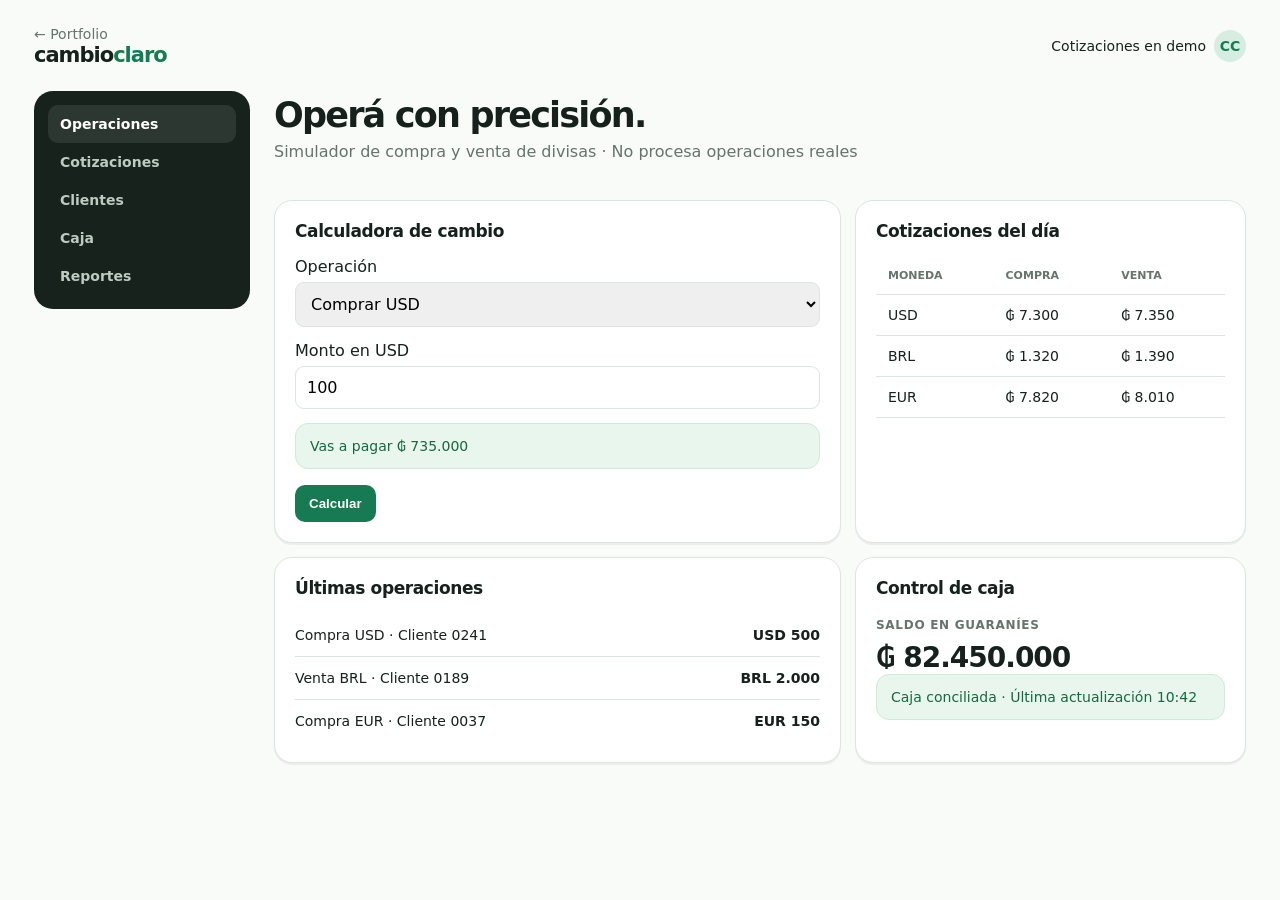
==== demos/casa-cambios/index.html @ 48cfdf43 "Agrega demo interactiva: casa-cambios" ====
<!doctype html><html lang="es"><head><meta charset="utf-8"><meta name="viewport" content="width=device-width,initial-scale=1"><title>Cambio Claro Demo</title><link rel="stylesheet" href="../styles.css"></head><body><main class="app"><header class="top"><div><a class="back" href="../../">← Portfolio</a><div class="brand">cambio<i>claro</i></div></div><div class="user"><span>Cotizaciones en demo</span><span class="avatar">CC</span></div></header><div class="layout"><aside class="sidebar"><a class="active">Operaciones</a><a>Cotizaciones</a><a>Clientes</a><a>Caja</a><a>Reportes</a></aside><section class="content"><div class="split"><div><h1>Operá con precisión.</h1><p class="subtitle">Simulador de compra y venta de divisas · No procesa operaciones reales</p></div></div><div class="two"><article class="card"><h2>Calculadora de cambio</h2><label>Operación<select id="type"><option value="buy">Comprar USD</option><option value="sell">Vender USD</option></select></label><label>Monto en USD<input id="usd" type="number" value="100"></label><div class="notice" id="result">Vas a pagar ₲ 735.000</div><button class="btn" id="calculate" style="margin-top:16px">Calcular</button></article><article class="card"><h2>Cotizaciones del día</h2><table class="table"><thead><tr><th>Moneda</th><th>Compra</th><th>Venta</th></tr></thead><tbody><tr><td>USD</td><td>₲ 7.300</td><td>₲ 7.350</td></tr><tr><td>BRL</td><td>₲ 1.320</td><td>₲ 1.390</td></tr><tr><td>EUR</td><td>₲ 7.820</td><td>₲ 8.010</td></tr></tbody></table></article></div><div class="two"><article class="card"><h2>Últimas operaciones</h2><div class="row"><span>Compra USD · Cliente 0241</span><b>USD 500</b></div><div class="row"><span>Venta BRL · Cliente 0189</span><b>BRL 2.000</b></div><div class="row"><span>Compra EUR · Cliente 0037</span><b>EUR 150</b></div></article><article class="card"><h2>Control de caja</h2><div class="metric"><span>Saldo en guaraníes</span><strong>₲ 82.450.000</strong></div><div class="notice">Caja conciliada · Última actualización 10:42</div></article></div></section></div></main><script src="app.js"></script></body></html>
---- demos/styles.css ----
:root{--ink:#16211d;--muted:#65746c;--line:#dce5df;--paper:#f8fbf8;--card:#fff;--accent:#167b52;--dark:#17221c;--shadow:0 18px 45px #173b2820}*{box-sizing:border-box}body{margin:0;background:var(--paper);color:var(--ink);font-family:Inter,ui-sans-serif,system-ui,sans-serif}.app{max-width:1260px;margin:auto;padding:24px}.top{display:flex;align-items:center;justify-content:space-between;gap:16px;padding-bottom:24px}.brand{font-size:21px;font-weight:900;letter-spacing:-1px}.brand i{color:var(--accent);font-style:normal}.back{font-size:14px;color:var(--muted);text-decoration:none}.user{display:flex;align-items:center;gap:8px;font-size:14px}.avatar{width:32px;height:32px;border-radius:50%;background:#d6eee1;color:var(--accent);display:grid;place-items:center;font-weight:800}.layout{display:grid;grid-template-columns:216px 1fr;gap:24px}.sidebar{background:var(--dark);border-radius:19px;padding:14px;height:max-content;position:sticky;top:16px}.sidebar a{display:block;color:#bdcbc1;padding:11px 12px;border-radius:10px;text-decoration:none;font-size:14px;font-weight:650}.sidebar a.active,.sidebar a:hover{background:#ffffff18;color:#fff}.content h1{letter-spacing:-1.8px;font-size:35px;margin:4px 0 7px}.subtitle{color:var(--muted);margin:0 0 25px}.grid{display:grid;grid-template-columns:repeat(4,1fr);gap:14px}.card{background:var(--card);border:1px solid var(--line);border-radius:18px;padding:20px;box-shadow:0 2px 0 #143e2010}.metric span,.label{color:var(--muted);font-size:12px;font-weight:700;text-transform:uppercase;letter-spacing:.06em}.metric strong{display:block;font-size:28px;letter-spacing:-1px;margin-top:8px}.up{color:var(--accent);font-size:12px;font-weight:800}.two{display:grid;grid-template-columns:1.45fr 1fr;gap:14px;margin-top:14px}.card h2{font-size:17px;margin:0 0 16px;letter-spacing:-.4px}.bar{height:10px;background:#edf3ee;border-radius:20px;overflow:hidden;margin:9px 0}.bar i{display:block;background:var(--accent);height:100%;border-radius:20px}.row{display:flex;align-items:center;justify-content:space-between;padding:13px 0;border-bottom:1px solid var(--line);font-size:14px}.row:last-child{border:0}.amount{font-weight:800}.badge{font-size:11px;background:#e5f5eb;color:#087043;padding:4px 8px;border-radius:99px;font-weight:800}.btn{border:0;background:var(--accent);color:#fff;border-radius:10px;padding:11px 14px;font-weight:800;cursor:pointer}.btn.light{background:#e8f3ec;color:var(--accent)}.split{display:flex;align-items:center;justify-content:space-between;margin-bottom:14px}.donut{width:138px;aspect-ratio:1;border-radius:50%;background:conic-gradient(var(--accent) 0 72%,#e3ebe5 72%);display:grid;place-items:center;margin:22px auto}.donut:before{content:"72%";background:#fff;width:94px;aspect-ratio:1;border-radius:50%;display:grid;place-items:center;font-weight:900;font-size:22px}.table{width:100%;border-collapse:collapse;font-size:14px}.table td,.table th{padding:12px;border-bottom:1px solid var(--line);text-align:left}.table th{color:var(--muted);font-size:11px;text-transform:uppercase}.notice{background:#e8f6ed;border:1px solid #ccebd8;border-radius:13px;padding:14px;color:#17693f;font-size:14px}.modal{position:fixed;inset:0;background:#0d28194d;display:none;place-items:center;padding:18px}.modal.open{display:grid}.modal>div{background:#fff;border-radius:18px;padding:25px;width:min(420px,100%)}input,select{width:100%;padding:11px;border:1px solid var(--line);border-radius:9px;margin:6px 0 14px;font:inherit}@media(max-width:800px){.layout{grid-template-columns:1fr}.sidebar{position:static;display:flex;overflow:auto}.sidebar a{white-space:nowrap}.grid{grid-template-columns:repeat(2,1fr)}.two{grid-template-columns:1fr}.app{padding:16px}}
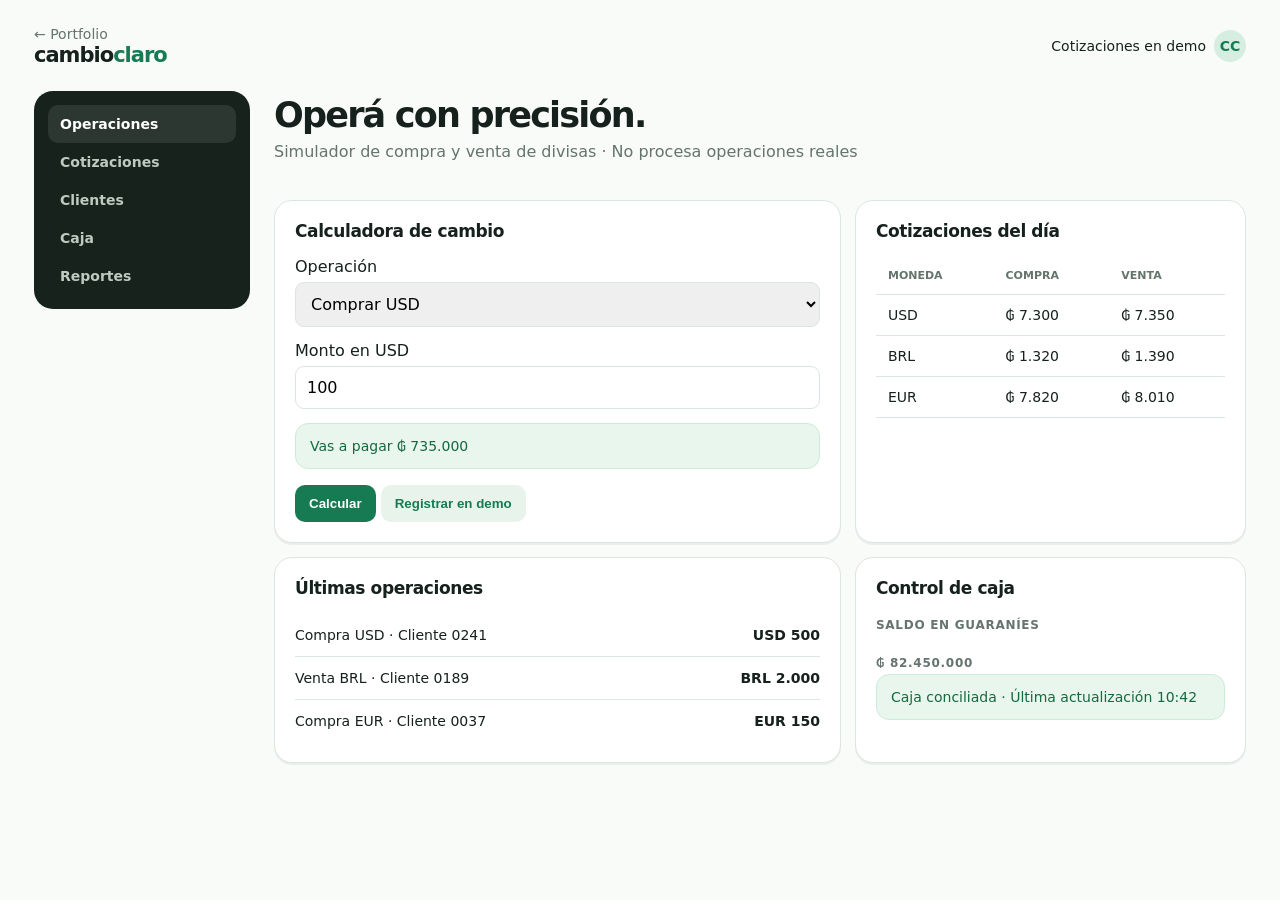
==== commit bba78885: "feat: make exchange demo operations interactive" ====
--- a/demos/casa-cambios/index.html
+++ b/demos/casa-cambios/index.html
@@ -1 +1 @@
-<!doctype html><html lang="es"><head><meta charset="utf-8"><meta name="viewport" content="width=device-width,initial-scale=1"><title>Cambio Claro Demo</title><link rel="stylesheet" href="../styles.css"></head><body><main class="app"><header class="top"><div><a class="back" href="../../">← Portfolio</a><div class="brand">cambio<i>claro</i></div></div><div class="user"><span>Cotizaciones en demo</span><span class="avatar">CC</span></div></header><div class="layout"><aside class="sidebar"><a class="active">Operaciones</a><a>Cotizaciones</a><a>Clientes</a><a>Caja</a><a>Reportes</a></aside><section class="content"><div class="split"><div><h1>Operá con precisión.</h1><p class="subtitle">Simulador de compra y venta de divisas · No procesa operaciones reales</p></div></div><div class="two"><article class="card"><h2>Calculadora de cambio</h2><label>Operación<select id="type"><option value="buy">Comprar USD</option><option value="sell">Vender USD</option></select></label><label>Monto en USD<input id="usd" type="number" value="100"></label><div class="notice" id="result">Vas a pagar ₲ 735.000</div><button class="btn" id="calculate" style="margin-top:16px">Calcular</button></article><article class="card"><h2>Cotizaciones del día</h2><table class="table"><thead><tr><th>Moneda</th><th>Compra</th><th>Venta</th></tr></thead><tbody><tr><td>USD</td><td>₲ 7.300</td><td>₲ 7.350</td></tr><tr><td>BRL</td><td>₲ 1.320</td><td>₲ 1.390</td></tr><tr><td>EUR</td><td>₲ 7.820</td><td>₲ 8.010</td></tr></tbody></table></article></div><div class="two"><article class="card"><h2>Últimas operaciones</h2><div class="row"><span>Compra USD · Cliente 0241</span><b>USD 500</b></div><div class="row"><span>Venta BRL · Cliente 0189</span><b>BRL 2.000</b></div><div class="row"><span>Compra EUR · Cliente 0037</span><b>EUR 150</b></div></article><article class="card"><h2>Control de caja</h2><div class="metric"><span>Saldo en guaraníes</span><strong>₲ 82.450.000</strong></div><div class="notice">Caja conciliada · Última actualización 10:42</div></article></div></section></div></main><script src="app.js"></script></body></html>+<!doctype html><html lang="es"><head><meta charset="utf-8"><meta name="viewport" content="width=device-width,initial-scale=1"><title>Cambio Claro Demo</title><link rel="stylesheet" href="../styles.css"></head><body><main class="app"><header class="top"><div><a class="back" href="../../">← Portfolio</a><div class="brand">cambio<i>claro</i></div></div><div class="user"><span>Cotizaciones en demo</span><span class="avatar">CC</span></div></header><div class="layout"><aside class="sidebar"><a class="active" data-view="Operaciones">Operaciones</a><a data-view="Cotizaciones">Cotizaciones</a><a data-view="Clientes">Clientes</a><a data-view="Caja">Caja</a><a data-view="Reportes">Reportes</a></aside><section class="content"><div class="split"><div><h1 id="page-title">Operá con precisión.</h1><p class="subtitle" id="page-subtitle">Simulador de compra y venta de divisas · No procesa operaciones reales</p></div></div><div class="two"><article class="card"><h2>Calculadora de cambio</h2><label>Operación<select id="type"><option value="buy">Comprar USD</option><option value="sell">Vender USD</option></select></label><label>Monto en USD<input id="usd" type="number" value="100"></label><div class="notice" id="result">Vas a pagar ₲ 735.000</div><button class="btn" id="calculate" style="margin-top:16px">Calcular</button> <button class="btn light" id="register" style="margin-top:16px">Registrar en demo</button></article><article class="card"><h2>Cotizaciones del día</h2><table class="table"><thead><tr><th>Moneda</th><th>Compra</th><th>Venta</th></tr></thead><tbody><tr><td>USD</td><td>₲ 7.300</td><td>₲ 7.350</td></tr><tr><td>BRL</td><td>₲ 1.320</td><td>₲ 1.390</td></tr><tr><td>EUR</td><td>₲ 7.820</td><td>₲ 8.010</td></tr></tbody></table></article></div><div class="two"><article class="card"><h2>Últimas operaciones</h2><div id="operations"><div class="row"><span>Compra USD · Cliente 0241</span><b>USD 500</b></div><div class="row"><span>Venta BRL · Cliente 0189</span><b>BRL 2.000</b></div><div class="row"><span>Compra EUR · Cliente 0037</span><b>EUR 150</b></div></div></article><article class="card"><h2>Control de caja</h2><div class="metric"><span>Saldo en guaraníes</span><strong><span id="cash">₲ 82.450.000</span></strong></div><div class="notice"><span id="cash-status">Caja conciliada · Última actualización 10:42</span></div></article></div></section></div></main><script src="app.js"></script></body></html>
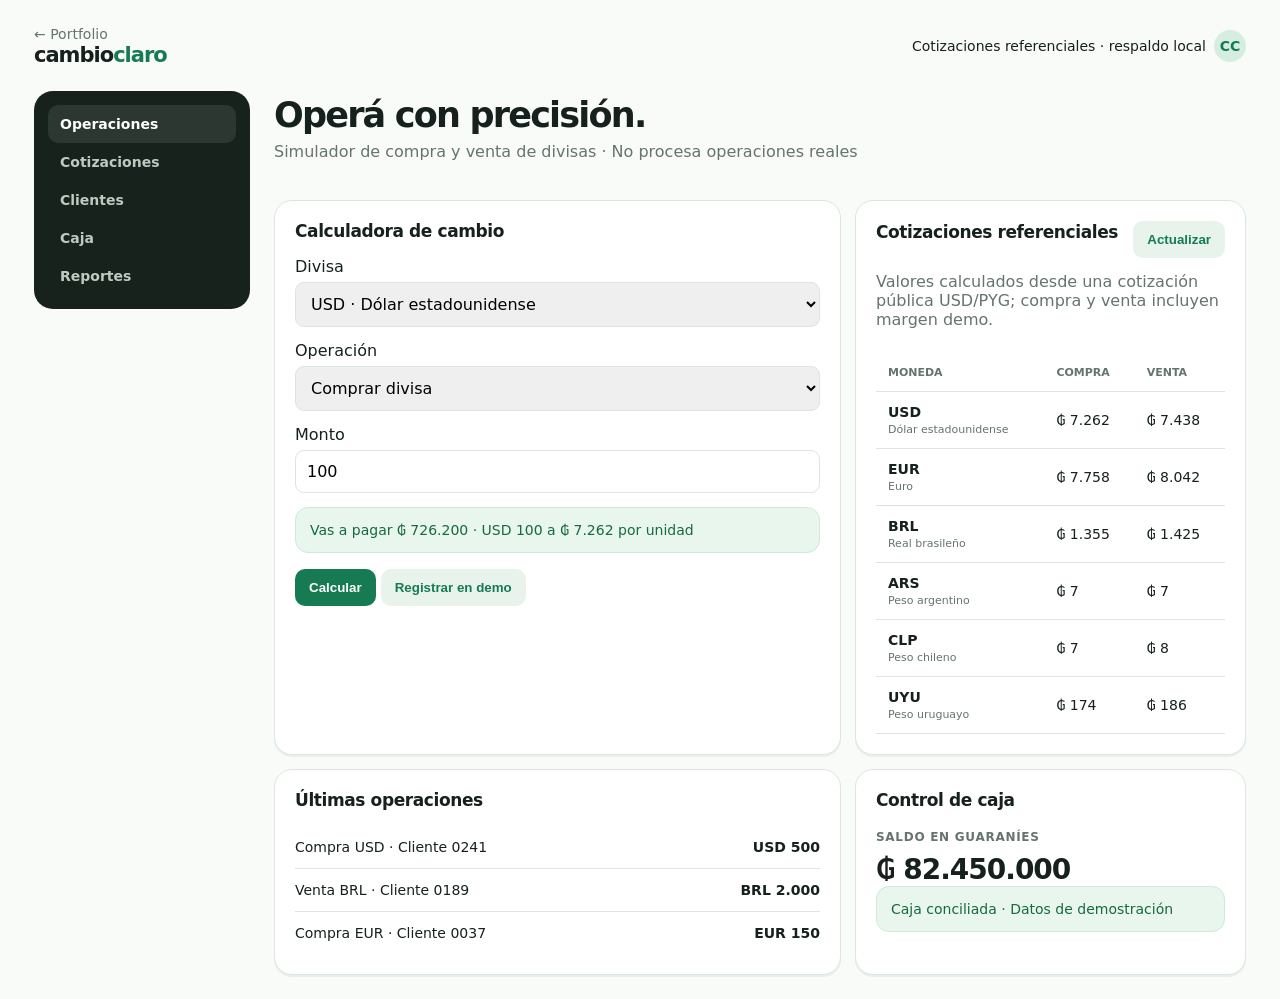
==== commit 9e4ebf04: "feat(cambio): add dynamic module shell" ====
--- a/demos/casa-cambios/index.html
+++ b/demos/casa-cambios/index.html
@@ -1 +1 @@
-<!doctype html><html lang="es"><head><meta charset="utf-8"><meta name="viewport" content="width=device-width,initial-scale=1"><title>Cambio Claro Demo</title><link rel="stylesheet" href="../styles.css"></head><body><main class="app"><header class="top"><div><a class="back" href="../../">← Portfolio</a><div class="brand">cambio<i>claro</i></div></div><div class="user"><span>Cotizaciones en demo</span><span class="avatar">CC</span></div></header><div class="layout"><aside class="sidebar"><a class="active" data-view="Operaciones">Operaciones</a><a data-view="Cotizaciones">Cotizaciones</a><a data-view="Clientes">Clientes</a><a data-view="Caja">Caja</a><a data-view="Reportes">Reportes</a></aside><section class="content"><div class="split"><div><h1 id="page-title">Operá con precisión.</h1><p class="subtitle" id="page-subtitle">Simulador de compra y venta de divisas · No procesa operaciones reales</p></div></div><div class="two"><article class="card"><h2>Calculadora de cambio</h2><label>Operación<select id="type"><option value="buy">Comprar USD</option><option value="sell">Vender USD</option></select></label><label>Monto en USD<input id="usd" type="number" value="100"></label><div class="notice" id="result">Vas a pagar ₲ 735.000</div><button class="btn" id="calculate" style="margin-top:16px">Calcular</button> <button class="btn light" id="register" style="margin-top:16px">Registrar en demo</button></article><article class="card"><h2>Cotizaciones del día</h2><table class="table"><thead><tr><th>Moneda</th><th>Compra</th><th>Venta</th></tr></thead><tbody><tr><td>USD</td><td>₲ 7.300</td><td>₲ 7.350</td></tr><tr><td>BRL</td><td>₲ 1.320</td><td>₲ 1.390</td></tr><tr><td>EUR</td><td>₲ 7.820</td><td>₲ 8.010</td></tr></tbody></table></article></div><div class="two"><article class="card"><h2>Últimas operaciones</h2><div id="operations"><div class="row"><span>Compra USD · Cliente 0241</span><b>USD 500</b></div><div class="row"><span>Venta BRL · Cliente 0189</span><b>BRL 2.000</b></div><div class="row"><span>Compra EUR · Cliente 0037</span><b>EUR 150</b></div></div></article><article class="card"><h2>Control de caja</h2><div class="metric"><span>Saldo en guaraníes</span><strong><span id="cash">₲ 82.450.000</span></strong></div><div class="notice"><span id="cash-status">Caja conciliada · Última actualización 10:42</span></div></article></div></section></div></main><script src="app.js"></script></body></html>+<!doctype html><html lang="es"><head><meta charset="utf-8"><meta name="viewport" content="width=device-width,initial-scale=1"><title>Cambio Claro Demo</title><link rel="stylesheet" href="../styles.css"></head><body><main class="app"><header class="top"><div><a class="back" href="../../">← Portfolio</a><div class="brand">cambio<i>claro</i></div></div><div class="user"><span id="quote-state">Actualizando cotizaciones…</span><span class="avatar">CC</span></div></header><div class="layout"><aside class="sidebar"><a class="active" data-view="Operaciones">Operaciones</a><a data-view="Cotizaciones">Cotizaciones</a><a data-view="Clientes">Clientes</a><a data-view="Caja">Caja</a><a data-view="Reportes">Reportes</a></aside><section class="content"><div class="split"><div><h1 id="page-title">Operá con precisión.</h1><p class="subtitle" id="page-subtitle">Simulador de compra y venta de divisas · No procesa operaciones reales</p></div></div><div id="module-content"></div></section></div></main><script src="app.js"></script></body></html>
--- a/demos/styles.css
+++ b/demos/styles.css
@@ -1 +1,2 @@
-:root{--ink:#16211d;--muted:#65746c;--line:#dce5df;--paper:#f8fbf8;--card:#fff;--accent:#167b52;--dark:#17221c;--shadow:0 18px 45px #173b2820}*{box-sizing:border-box}body{margin:0;background:var(--paper);color:var(--ink);font-family:Inter,ui-sans-serif,system-ui,sans-serif}.app{max-width:1260px;margin:auto;padding:24px}.top{display:flex;align-items:center;justify-content:space-between;gap:16px;padding-bottom:24px}.brand{font-size:21px;font-weight:900;letter-spacing:-1px}.brand i{color:var(--accent);font-style:normal}.back{font-size:14px;color:var(--muted);text-decoration:none}.user{display:flex;align-items:center;gap:8px;font-size:14px}.avatar{width:32px;height:32px;border-radius:50%;background:#d6eee1;color:var(--accent);display:grid;place-items:center;font-weight:800}.layout{display:grid;grid-template-columns:216px 1fr;gap:24px}.sidebar{background:var(--dark);border-radius:19px;padding:14px;height:max-content;position:sticky;top:16px}.sidebar a{display:block;color:#bdcbc1;padding:11px 12px;border-radius:10px;text-decoration:none;font-size:14px;font-weight:650}.sidebar a.active,.sidebar a:hover{background:#ffffff18;color:#fff}.content h1{letter-spacing:-1.8px;font-size:35px;margin:4px 0 7px}.subtitle{color:var(--muted);margin:0 0 25px}.grid{display:grid;grid-template-columns:repeat(4,1fr);gap:14px}.card{background:var(--card);border:1px solid var(--line);border-radius:18px;padding:20px;box-shadow:0 2px 0 #143e2010}.metric span,.label{color:var(--muted);font-size:12px;font-weight:700;text-transform:uppercase;letter-spacing:.06em}.metric strong{display:block;font-size:28px;letter-spacing:-1px;margin-top:8px}.up{color:var(--accent);font-size:12px;font-weight:800}.two{display:grid;grid-template-columns:1.45fr 1fr;gap:14px;margin-top:14px}.card h2{font-size:17px;margin:0 0 16px;letter-spacing:-.4px}.bar{height:10px;background:#edf3ee;border-radius:20px;overflow:hidden;margin:9px 0}.bar i{display:block;background:var(--accent);height:100%;border-radius:20px}.row{display:flex;align-items:center;justify-content:space-between;padding:13px 0;border-bottom:1px solid var(--line);font-size:14px}.row:last-child{border:0}.amount{font-weight:800}.badge{font-size:11px;background:#e5f5eb;color:#087043;padding:4px 8px;border-radius:99px;font-weight:800}.btn{border:0;background:var(--accent);color:#fff;border-radius:10px;padding:11px 14px;font-weight:800;cursor:pointer}.btn.light{background:#e8f3ec;color:var(--accent)}.split{display:flex;align-items:center;justify-content:space-between;margin-bottom:14px}.donut{width:138px;aspect-ratio:1;border-radius:50%;background:conic-gradient(var(--accent) 0 72%,#e3ebe5 72%);display:grid;place-items:center;margin:22px auto}.donut:before{content:"72%";background:#fff;width:94px;aspect-ratio:1;border-radius:50%;display:grid;place-items:center;font-weight:900;font-size:22px}.table{width:100%;border-collapse:collapse;font-size:14px}.table td,.table th{padding:12px;border-bottom:1px solid var(--line);text-align:left}.table th{color:var(--muted);font-size:11px;text-transform:uppercase}.notice{background:#e8f6ed;border:1px solid #ccebd8;border-radius:13px;padding:14px;color:#17693f;font-size:14px}.modal{position:fixed;inset:0;background:#0d28194d;display:none;place-items:center;padding:18px}.modal.open{display:grid}.modal>div{background:#fff;border-radius:18px;padding:25px;width:min(420px,100%)}input,select{width:100%;padding:11px;border:1px solid var(--line);border-radius:9px;margin:6px 0 14px;font:inherit}@media(max-width:800px){.layout{grid-template-columns:1fr}.sidebar{position:static;display:flex;overflow:auto}.sidebar a{white-space:nowrap}.grid{grid-template-columns:repeat(2,1fr)}.two{grid-template-columns:1fr}.app{padding:16px}}+:root{--ink:#16211d;--muted:#65746c;--line:#dce5df;--paper:#f8fbf8;--card:#fff;--accent:#167b52;--dark:#17221c;--shadow:0 18px 45px #173b2820}*{box-sizing:border-box}body{margin:0;background:var(--paper);color:var(--ink);font-family:Inter,ui-sans-serif,system-ui,sans-serif}.app{max-width:1260px;margin:auto;padding:24px}.top{display:flex;align-items:center;justify-content:space-between;gap:16px;padding-bottom:24px}.brand{font-size:21px;font-weight:900;letter-spacing:-1px}.brand i{color:var(--accent);font-style:normal}.back{font-size:14px;color:var(--muted);text-decoration:none}.user{display:flex;align-items:center;gap:8px;font-size:14px}.avatar{width:32px;height:32px;border-radius:50%;background:#d6eee1;color:var(--accent);display:grid;place-items:center;font-weight:800}.layout{display:grid;grid-template-columns:216px 1fr;gap:24px}.sidebar{background:var(--dark);border-radius:19px;padding:14px;height:max-content;position:sticky;top:16px}.sidebar a{display:block;color:#bdcbc1;padding:11px 12px;border-radius:10px;text-decoration:none;font-size:14px;font-weight:650}.sidebar a.active,.sidebar a:hover{background:#ffffff18;color:#fff}.content h1{letter-spacing:-1.8px;font-size:35px;margin:4px 0 7px}.subtitle{color:var(--muted);margin:0 0 25px}.grid{display:grid;grid-template-columns:repeat(4,1fr);gap:14px}.card{background:var(--card);border:1px solid var(--line);border-radius:18px;padding:20px;box-shadow:0 2px 0 #143e2010}.metric span,.label{color:var(--muted);font-size:12px;font-weight:700;text-transform:uppercase;letter-spacing:.06em}.metric strong{display:block;font-size:28px;letter-spacing:-1px;margin-top:8px}.up{color:var(--accent);font-size:12px;font-weight:800}.two{display:grid;grid-template-columns:1.45fr 1fr;gap:14px;margin-top:14px}.card h2{font-size:17px;margin:0 0 16px;letter-spacing:-.4px}.bar{height:10px;background:#edf3ee;border-radius:20px;overflow:hidden;margin:9px 0}.bar i{display:block;background:var(--accent);height:100%;border-radius:20px}.row{display:flex;align-items:center;justify-content:space-between;padding:13px 0;border-bottom:1px solid var(--line);font-size:14px}.row:last-child{border:0}.amount{font-weight:800}.badge{font-size:11px;background:#e5f5eb;color:#087043;padding:4px 8px;border-radius:99px;font-weight:800}.btn{border:0;background:var(--accent);color:#fff;border-radius:10px;padding:11px 14px;font-weight:800;cursor:pointer}.btn.light{background:#e8f3ec;color:var(--accent)}.split{display:flex;align-items:center;justify-content:space-between;margin-bottom:14px}.donut{width:138px;aspect-ratio:1;border-radius:50%;background:conic-gradient(var(--accent) 0 72%,#e3ebe5 72%);display:grid;place-items:center;margin:22px auto}.donut:before{content:"72%";background:#fff;width:94px;aspect-ratio:1;border-radius:50%;display:grid;place-items:center;font-weight:900;font-size:22px}.table{width:100%;border-collapse:collapse;font-size:14px}.table td,.table th{padding:12px;border-bottom:1px solid var(--line);text-align:left}.table th{color:var(--muted);font-size:11px;text-transform:uppercase}.notice{background:#e8f6ed;border:1px solid #ccebd8;border-radius:13px;padding:14px;color:#17693f;font-size:14px}.modal{position:fixed;inset:0;background:#0d28194d;display:none;place-items:center;padding:18px}.modal.open{display:grid}.modal>div{background:#fff;border-radius:18px;padding:25px;width:min(420px,100%)}input,select{width:100%;padding:11px;border:1px solid var(--line);border-radius:9px;margin:6px 0 14px;font:inherit}@media(max-width:800px){.layout{grid-template-columns:1fr}.sidebar{position:static;display:flex;overflow:auto}.sidebar a{white-space:nowrap}.grid{grid-template-columns:repeat(2,1fr)}.two{grid-template-columns:1fr}.app{padding:16px}}
+button:disabled{opacity:.7;cursor:not-allowed}.table-wrap{overflow:auto}.table small{color:var(--muted);font-size:11px;font-weight:500}@media(max-width:520px){.grid{grid-template-columns:1fr}.content h1{font-size:30px}.split{align-items:flex-start;gap:12px}.split .btn{white-space:nowrap}}
